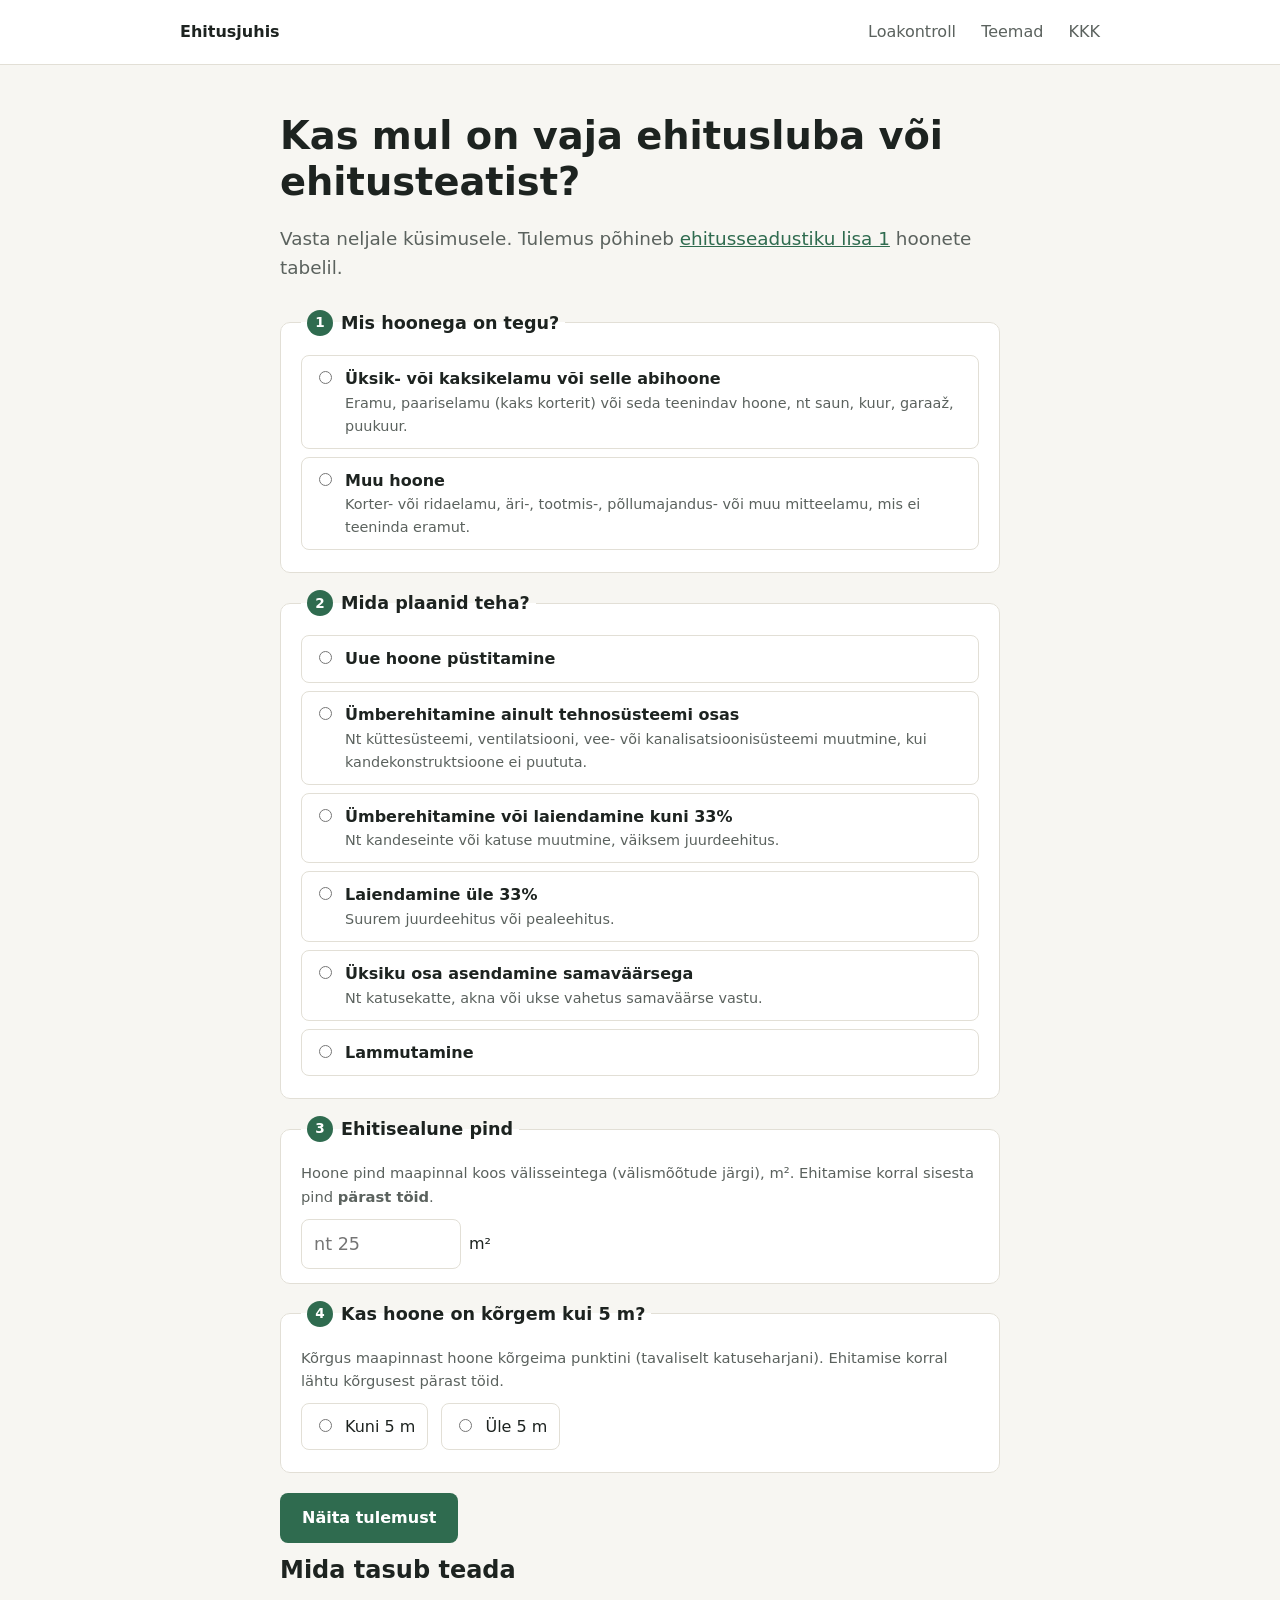
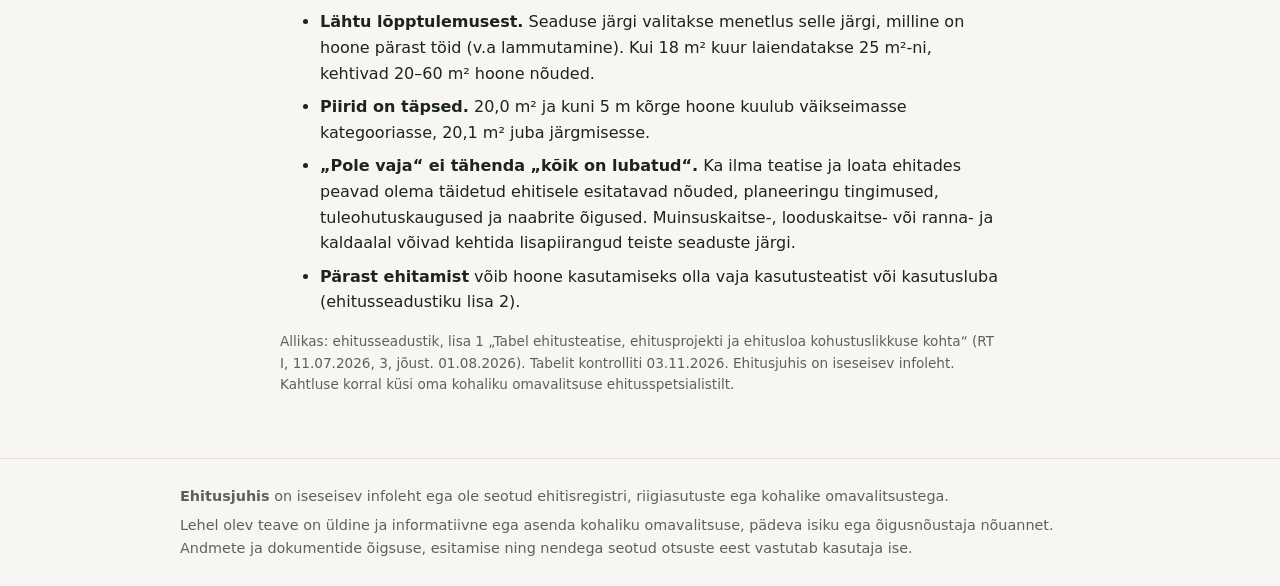
==== kontroll.html @ 042660ee "Loakontroll: EhS lisa 1 järgi ehitusloa/teatise kontroll hoonetele Co-Authored-By: Claude Opus 5.5 <" ====
<!DOCTYPE html>
<html lang="et">
<head>
  <meta charset="utf-8">
  <meta name="viewport" content="width=device-width, initial-scale=1">
  <title>Kas on vaja ehitusluba või ehitusteatist? – Ehitusjuhis</title>
  <meta name="description" content="Kontrolli ehitusseadustiku lisa 1 järgi, kas hoone ehitamiseks, laiendamiseks, ümberehitamiseks või lammutamiseks on vaja ehitusluba, ehitusteatist või ehitusprojekti.">
  <link rel="stylesheet" href="style.css">
</head>
<body>
  <header class="site-header">
    <div class="wrap">
      <a class="logo" href="/">Ehitusjuhis</a>
      <nav>
        <a href="/kontroll.html">Loakontroll</a>
        <a href="/#teemad">Teemad</a>
        <a href="/#kkk">KKK</a>
      </nav>
    </div>
  </header>

  <main class="wrap narrow">
    <section class="page-head">
      <h1>Kas mul on vaja ehitusluba või ehitusteatist?</h1>
      <p class="lead">Vasta neljale küsimusele. Tulemus põhineb <a href="https://www.riigiteataja.ee/aktilisa/1110/7202/6032/EhS_17062026_lisa1.pdf" target="_blank" rel="noopener">ehitusseadustiku lisa 1</a> hoonete tabelil.</p>
    </section>

    <form id="kontroll" class="checker" novalidate>
      <fieldset>
        <legend><span class="num">1</span> Mis hoonega on tegu?</legend>
        <label class="choice">
          <input type="radio" name="liik" value="elamu" required>
          <span><strong>Üksik- või kaksikelamu või selle abihoone</strong>
          <small>Eramu, paariselamu (kaks korterit) või seda teenindav hoone, nt saun, kuur, garaaž, puukuur.</small></span>
        </label>
        <label class="choice">
          <input type="radio" name="liik" value="muu">
          <span><strong>Muu hoone</strong>
          <small>Korter- või ridaelamu, äri-, tootmis-, põllumajandus- või muu mitteelamu, mis ei teeninda eramut.</small></span>
        </label>
      </fieldset>

      <fieldset>
        <legend><span class="num">2</span> Mida plaanid teha?</legend>
        <label class="choice"><input type="radio" name="tegevus" value="pystitamine" required>
          <span><strong>Uue hoone püstitamine</strong></span></label>
        <label class="choice"><input type="radio" name="tegevus" value="tehno">
          <span><strong>Ümberehitamine ainult tehnosüsteemi osas</strong>
          <small>Nt küttesüsteemi, ventilatsiooni, vee- või kanalisatsioonisüsteemi muutmine, kui kandekonstruktsioone ei puututa.</small></span></label>
        <label class="choice"><input type="radio" name="tegevus" value="kuni33">
          <span><strong>Ümberehitamine või laiendamine kuni 33%</strong>
          <small>Nt kandeseinte või katuse muutmine, väiksem juurdeehitus.</small></span></label>
        <label class="choice"><input type="radio" name="tegevus" value="yle33">
          <span><strong>Laiendamine üle 33%</strong>
          <small>Suurem juurdeehitus või pealeehitus.</small></span></label>
        <label class="choice"><input type="radio" name="tegevus" value="asendamine">
          <span><strong>Üksiku osa asendamine samaväärsega</strong>
          <small>Nt katusekatte, akna või ukse vahetus samaväärse vastu.</small></span></label>
        <label class="choice"><input type="radio" name="tegevus" value="lammutamine">
          <span><strong>Lammutamine</strong></span></label>
      </fieldset>

      <fieldset>
        <legend><span class="num">3</span> Ehitisealune pind</legend>
        <p class="hint" id="pind-hint">Hoone pind maapinnal koos välisseintega (välismõõtude järgi), m². Ehitamise korral sisesta pind <strong>pärast töid</strong>.</p>
        <div class="input-row">
          <input type="number" id="pind" name="pind" min="0" step="0.1" inputmode="decimal" placeholder="nt 25" required>
          <span class="unit">m²</span>
        </div>
      </fieldset>

      <fieldset>
        <legend><span class="num">4</span> Kas hoone on kõrgem kui 5 m?</legend>
        <p class="hint">Kõrgus maapinnast hoone kõrgeima punktini (tavaliselt katuseharjani). Ehitamise korral lähtu kõrgusest pärast töid.</p>
        <label class="choice inline"><input type="radio" name="korgus" value="kuni5" required><span>Kuni 5 m</span></label>
        <label class="choice inline"><input type="radio" name="korgus" value="yle5"><span>Üle 5 m</span></label>
      </fieldset>

      <button type="submit" class="btn">Näita tulemust</button>
      <p class="form-error" id="viga" hidden></p>
    </form>

    <section id="tulemus" class="result" hidden aria-live="polite"></section>

    <section class="notes">
      <h2>Mida tasub teada</h2>
      <ul>
        <li><strong>Lähtu lõpptulemusest.</strong> Seaduse järgi valitakse menetlus selle järgi, milline on hoone pärast töid (v.a lammutamine). Kui 18 m² kuur laiendatakse 25 m²-ni, kehtivad 20–60 m² hoone nõuded.</li>
        <li><strong>Piirid on täpsed.</strong> 20,0 m² ja kuni 5 m kõrge hoone kuulub väikseimasse kategooriasse, 20,1 m² juba järgmisesse.</li>
        <li><strong>„Pole vaja“ ei tähenda „kõik on lubatud“.</strong> Ka ilma teatise ja loata ehitades peavad olema täidetud ehitisele esitatavad nõuded, planeeringu tingimused, tuleohutuskaugused ja naabrite õigused. Muinsuskaitse-, looduskaitse- või ranna- ja kaldaalal võivad kehtida lisapiirangud teiste seaduste järgi.</li>
        <li><strong>Pärast ehitamist</strong> võib hoone kasutamiseks olla vaja kasutusteatist või kasutusluba (ehitusseadustiku lisa 2).</li>
      </ul>
      <p class="source">Allikas: ehitusseadustik, lisa 1 „Tabel ehitusteatise, ehitusprojekti ja ehitusloa kohustuslikkuse kohta“ (RT I, 11.07.2026, 3, jõust. 01.08.2026). Tabelit kontrolliti 03.11.2026. Ehitusjuhis on iseseisev infoleht. Kahtluse korral küsi oma kohaliku omavalitsuse ehitusspetsialistilt.</p>
    </section>
  </main>

  <footer class="site-footer">
    <div class="wrap">
      <p><strong>Ehitusjuhis</strong> on iseseisev infoleht ega ole seotud ehitisregistri, riigiasutuste ega kohalike omavalitsustega.</p>
      <p>Lehel olev teave on üldine ja informatiivne ega asenda kohaliku omavalitsuse, pädeva isiku ega õigusnõustaja nõuannet. Andmete ja dokumentide õigsuse, esitamise ning nendega seotud otsuste eest vastutab kasutaja ise.</p>
    </div>
  </footer>

  <script src="kontroll.js"></script>
</body>
</html>
---- style.css ----
:root {
  --bg: #f7f6f2;
  --ink: #1d2320;
  --muted: #5b625e;
  --accent: #2f6b4f;
  --card: #ffffff;
  --line: #e2dfd6;
}
* { box-sizing: border-box; }
body {
  margin: 0;
  font-family: system-ui, -apple-system, "Segoe UI", Roboto, sans-serif;
  color: var(--ink);
  background: var(--bg);
  line-height: 1.6;
}
.wrap { max-width: 960px; margin: 0 auto; padding: 0 20px; }
a { color: var(--accent); }

.site-header { border-bottom: 1px solid var(--line); background: var(--card); }
.site-header .wrap { display: flex; justify-content: space-between; align-items: center; height: 64px; }
.logo { font-weight: 700; text-decoration: none; color: var(--ink); }
nav a { margin-left: 20px; text-decoration: none; color: var(--muted); }
nav a:hover { color: var(--accent); }

.hero { padding: 72px 0 56px; }
.hero h1 { font-size: clamp(2rem, 5vw, 3rem); line-height: 1.15; margin: 0 0 16px; }
.lead { font-size: 1.15rem; color: var(--muted); max-width: 40em; }
.btn {
  display: inline-block; margin-top: 16px; padding: 12px 22px;
  background: var(--accent); color: #fff; border-radius: 8px; text-decoration: none; font-weight: 600;
}
.btn:hover { filter: brightness(1.1); }

section { padding-bottom: 48px; }
h2 { margin-top: 0; }
.steps li { margin-bottom: 8px; }

.cards { display: grid; grid-template-columns: repeat(auto-fit, minmax(240px, 1fr)); gap: 16px; }
.card { background: var(--card); border: 1px solid var(--line); border-radius: 10px; padding: 20px; }
.card h3 { margin: 0 0 8px; }
.card p { color: var(--muted); margin: 0 0 12px; }
.tag { font-size: .8rem; background: var(--bg); border: 1px solid var(--line); padding: 2px 8px; border-radius: 99px; }

details { background: var(--card); border: 1px solid var(--line); border-radius: 8px; padding: 12px 16px; margin-bottom: 10px; }
summary { cursor: pointer; font-weight: 600; }

.site-footer { border-top: 1px solid var(--line); color: var(--muted); font-size: .9rem; padding: 20px 0; }
.site-footer p { margin: 6px 0; }

@media (max-width: 560px) {
  nav a { margin-left: 12px; font-size: .9rem; }
}

/* Loakontroll */
.narrow { max-width: 760px; }
.page-head { padding: 48px 0 8px; }
.page-head h1 { font-size: clamp(1.7rem, 4vw, 2.4rem); line-height: 1.2; margin: 0 0 12px; }
.checker fieldset { border: 1px solid var(--line); background: var(--card); border-radius: 10px; padding: 18px 20px 14px; margin: 0 0 16px; }
.checker legend { font-weight: 700; font-size: 1.1rem; padding: 0 6px; display: flex; align-items: center; gap: 8px; }
.num { display: inline-grid; place-items: center; width: 26px; height: 26px; border-radius: 50%; background: var(--accent); color: #fff; font-size: .85rem; }
.choice { display: flex; gap: 10px; align-items: flex-start; padding: 10px 12px; border: 1px solid var(--line); border-radius: 8px; margin-bottom: 8px; cursor: pointer; }
.choice:hover { border-color: var(--accent); }
.choice:has(input:checked) { border-color: var(--accent); background: #eef5f1; }
.choice input { margin-top: 5px; accent-color: var(--accent); }
.choice small { display: block; color: var(--muted); font-size: .9rem; }
.choice.inline { display: inline-flex; margin-right: 8px; }
.hint { color: var(--muted); font-size: .92rem; margin: 0 0 10px; }
.input-row { display: flex; align-items: center; gap: 8px; }
.input-row input { font: inherit; font-size: 1.1rem; padding: 10px 12px; width: 160px; border: 1px solid var(--line); border-radius: 8px; }
.input-row input:focus { outline: 2px solid var(--accent); border-color: transparent; }
.checker .btn { border: 0; font: inherit; font-weight: 600; cursor: pointer; margin-top: 4px; }
.form-error { color: #a33; font-weight: 600; }

.result { margin: 28px 0; padding: 22px 24px; border-radius: 12px; border: 2px solid var(--line); background: var(--card); scroll-margin-top: 16px; }
.result h2 { margin: 0 0 6px; font-size: 1.6rem; }
.result h3 { margin: 18px 0 6px; font-size: 1.05rem; }
.result-label { margin: 0; text-transform: uppercase; letter-spacing: .06em; font-size: .78rem; font-weight: 700; color: var(--muted); }
.result-basis { color: var(--muted); font-size: .92rem; margin: 0 0 14px; }
.result.ok { border-color: #5a9b76; }
.result.ok h2 { color: #2f6b4f; }
.result.info { border-color: #c79a3b; }
.result.info h2 { color: #8a6418; }
.result.warn { border-color: #c0584b; }
.result.warn h2 { color: #9d3a2f; }
.extra { background: var(--bg); border-left: 3px solid var(--line); padding: 8px 12px; border-radius: 4px; font-size: .95rem; }
.result-foot { font-size: .85rem; color: var(--muted); border-top: 1px solid var(--line); padding-top: 10px; margin-top: 16px; }
.notes { padding-top: 8px; }
.notes li { margin-bottom: 8px; }
.source { font-size: .85rem; color: var(--muted); }
.card-link { text-decoration: none; color: inherit; border-color: var(--accent); }
.card-link:hover { box-shadow: 0 2px 10px rgba(0,0,0,.06); }
.tag-live { background: var(--accent); color: #fff; border-color: var(--accent); }
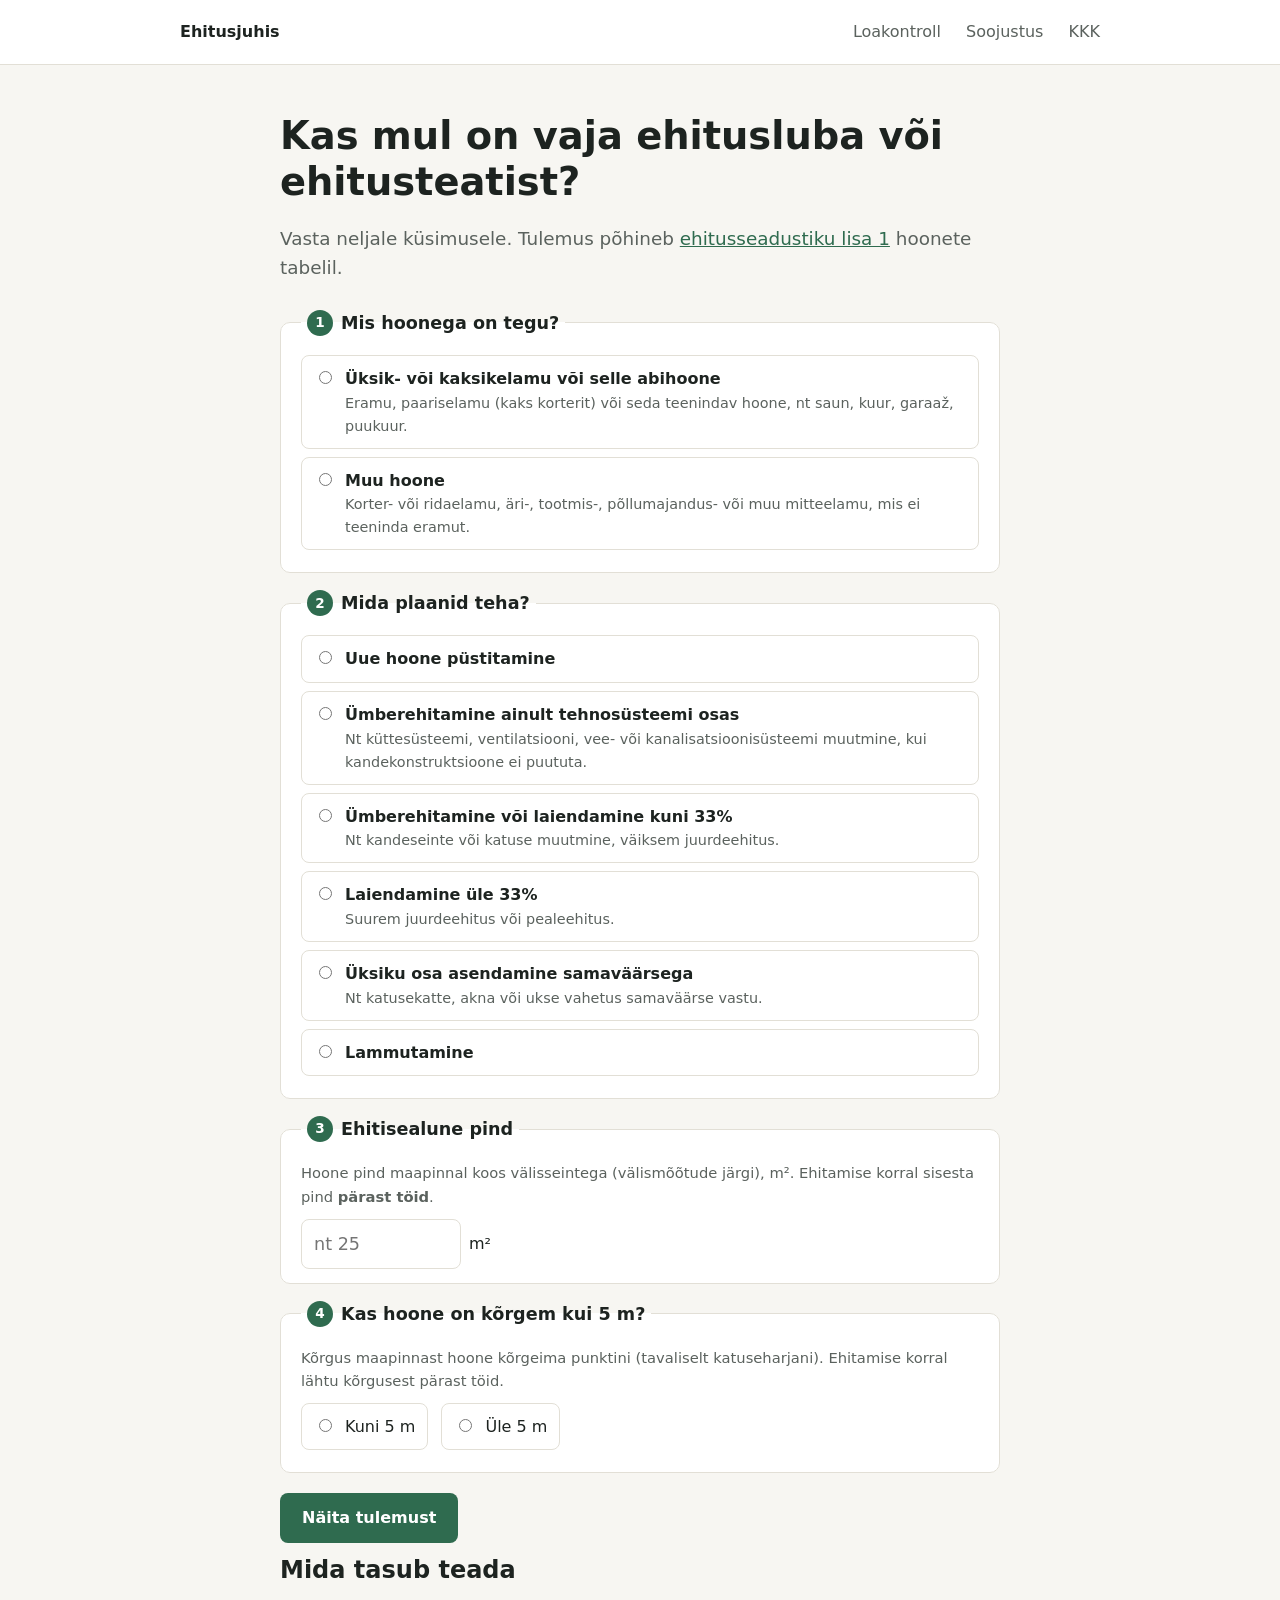
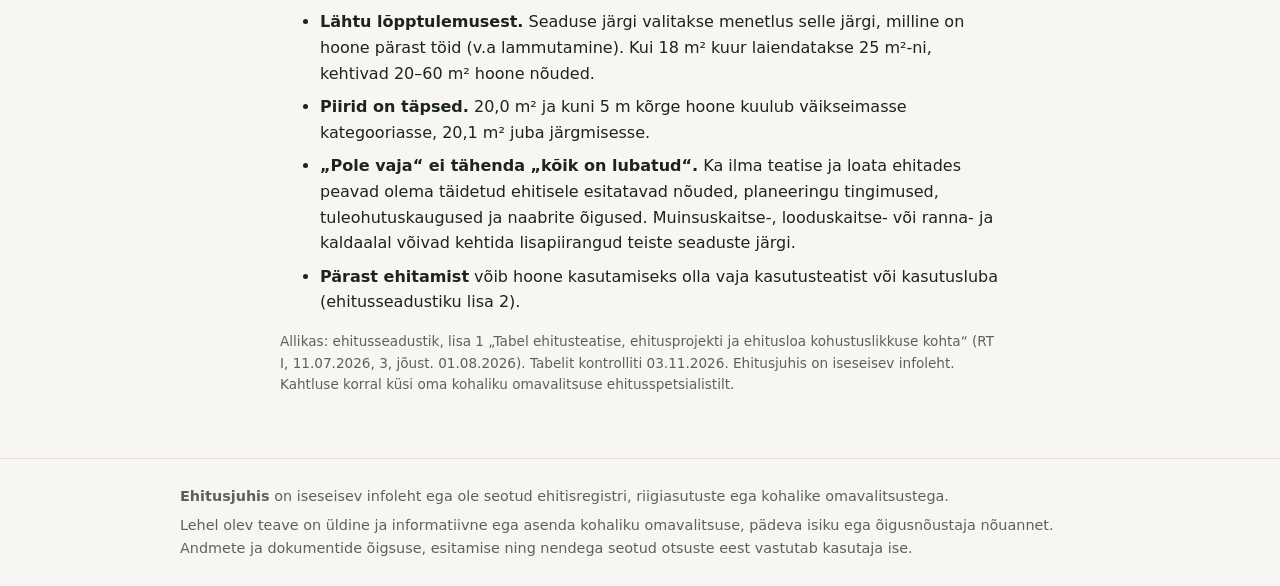
==== commit d8ac7c6a: "Soojustuse kalkulaator: U-arv, temperatuurijaotus ja kondensaadikontroll Co-Authored-By: Claude Opus" ====
--- a/kontroll.html
+++ b/kontroll.html
@@ -10,11 +10,11 @@
 <body>
   <header class="site-header">
     <div class="wrap">
-      <a class="logo" href="/">Ehitusjuhis</a>
+      <a class="logo" href="./">Ehitusjuhis</a>
       <nav>
-        <a href="/kontroll.html">Loakontroll</a>
-        <a href="/#teemad">Teemad</a>
-        <a href="/#kkk">KKK</a>
+        <a href="kontroll.html">Loakontroll</a>
+        <a href="soojustus.html">Soojustus</a>
+        <a href="index.html#kkk">KKK</a>
       </nav>
     </div>
   </header>
--- a/style.css
+++ b/style.css
@@ -91,3 +91,89 @@
 .card-link { text-decoration: none; color: inherit; border-color: var(--accent); }
 .card-link:hover { box-shadow: 0 2px 10px rgba(0,0,0,.06); }
 .tag-live { background: var(--accent); color: #fff; border-color: var(--accent); }
+
+/* Soojustuse kalkulaator */
+.examples { font-size: .92rem; color: var(--muted); margin: 0 0 12px; display: flex; flex-wrap: wrap; gap: 6px; align-items: center; }
+.chip { font: inherit; font-size: .88rem; padding: 4px 12px; border-radius: 99px; border: 1px solid var(--line); background: var(--bg); cursor: pointer; color: var(--ink); }
+.chip:hover { border-color: var(--accent); color: var(--accent); }
+.layers { display: flex; flex-direction: column; gap: 10px; margin-bottom: 12px; }
+.layer { border: 1px solid var(--line); border-left: 8px solid var(--sw, #ccc); border-radius: 8px; padding: 10px 12px; background: #fff; }
+.layer.ignored { opacity: .6; }
+.layer-top { display: flex; align-items: center; gap: 8px; }
+.layer-no { font-weight: 700; color: var(--muted); min-width: 1.4em; }
+.layer-top select { flex: 1; min-width: 0; font: inherit; padding: 7px 8px; border: 1px solid var(--line); border-radius: 6px; background: #fff; }
+.layer-btns { display: flex; gap: 4px; }
+.layer-btns button { font: inherit; width: 32px; height: 32px; border: 1px solid var(--line); background: var(--bg); border-radius: 6px; cursor: pointer; color: var(--ink); }
+.layer-btns button:hover:not(:disabled) { border-color: var(--accent); color: var(--accent); }
+.layer-btns button:disabled { opacity: .35; cursor: default; }
+.layer-fields { display: grid; grid-template-columns: repeat(4, 1fr); gap: 8px; margin-top: 8px; }
+.layer-fields.frame { background: var(--bg); padding: 8px; border-radius: 6px; }
+.fld { display: flex; flex-direction: column; font-size: .8rem; color: var(--muted); gap: 2px; }
+.fld input, .fld select { font: inherit; font-size: .95rem; color: var(--ink); padding: 6px 8px; border: 1px solid var(--line); border-radius: 6px; width: 100%; background: #fff; }
+.fld input:disabled { background: var(--bg); color: var(--muted); }
+.fld input:focus, .fld select:focus, .layer-top select:focus { outline: 2px solid var(--accent); border-color: transparent; }
+.fld.out output { font-size: .95rem; color: var(--ink); font-weight: 600; padding: 6px 0; }
+.frame-toggle { display: flex; gap: 6px; align-items: center; font-size: .88rem; color: var(--muted); margin-top: 8px; cursor: pointer; }
+.frame-toggle input { accent-color: var(--accent); }
+.btn-ghost { background: transparent; color: var(--accent); border: 1px dashed var(--accent) !important; margin-top: 0; }
+.cond { display: grid; grid-template-columns: repeat(4, 1fr); gap: 10px; }
+
+.calc-result { border-color: var(--line); }
+.calc-result h3 { margin-top: 22px; }
+.u-head { display: flex; justify-content: space-between; gap: 20px; align-items: center; flex-wrap: wrap; }
+.u-big { font-size: 2.2rem; font-weight: 700; margin: 0; line-height: 1.2; }
+.u-big span { font-size: 1rem; font-weight: 500; color: var(--muted); }
+.u-head.ok .u-big { color: #2f6b4f; }
+.u-head.info .u-big { color: #8a6418; }
+.u-head.warn .u-big { color: #9d3a2f; }
+.u-sub { margin: 0; color: var(--muted); }
+.u-verdict { padding: 8px 12px; border-radius: 6px; margin: 12px 0 6px; font-weight: 600; }
+.u-verdict.ok { background: #eef5f1; color: #2f6b4f; }
+.u-verdict.info { background: #fbf3e2; color: #7a5813; }
+.u-verdict.warn { background: #fbecea; color: #9d3a2f; }
+.u-scale { flex: 1; min-width: 220px; max-width: 340px; }
+.scale-bar { position: relative; height: 14px; border-radius: 7px; overflow: hidden; }
+.zone { position: absolute; top: 0; bottom: 0; }
+.z-good { background: #5a9b76; } .z-ok { background: #a8cfb6; } .z-weak { background: #e6c3bd; }
+.marker { position: absolute; top: -3px; width: 4px; height: 20px; margin-left: -2px; background: var(--ink); border-radius: 2px; }
+.scale-bar { overflow: visible; }
+.scale-lbl { position: relative; display: flex; justify-content: space-between; font-size: .75rem; color: var(--muted); margin-top: 4px; }
+.small { font-size: .88rem; color: var(--muted); margin: 6px 0; }
+.chart { width: 100%; height: auto; background: #fff; border: 1px solid var(--line); border-radius: 8px; }
+.chart .ax { font-size: 11px; fill: #5b625e; }
+.chart .grid { stroke: #e9e6de; stroke-width: 1; }
+.chart .zero { stroke: #999; stroke-dasharray: 2 3; }
+.chart .edge { stroke: #888; stroke-width: 1; }
+.chart .line-t { fill: none; stroke: #c0392b; stroke-width: 2.5; }
+.chart .dot-t { fill: #c0392b; }
+.chart .dew { stroke: #2471a3; stroke-dasharray: 6 4; stroke-width: 1.5; }
+.chart .dew-t { fill: #2471a3; }
+.chart .line-sat { fill: none; stroke: #c0392b; stroke-width: 2; stroke-dasharray: 5 4; }
+.chart .line-p { fill: none; stroke: #2471a3; stroke-width: 2.5; }
+.chart .dot-k { fill: rgba(192, 57, 43, .25); stroke: #c0392b; stroke-width: 2; }
+.table-wrap { overflow-x: auto; }
+.layers-table { width: 100%; border-collapse: collapse; font-size: .88rem; }
+.layers-table th, .layers-table td { text-align: left; padding: 6px 8px; border-bottom: 1px solid var(--line); white-space: nowrap; }
+.layers-table td:nth-child(2) { white-space: normal; }
+.layers-table th { color: var(--muted); font-weight: 600; }
+.layers-table tr.film td { color: var(--muted); }
+.layers-table tr.sum td { font-weight: 700; border-top: 2px solid var(--line); }
+.layers-table small { color: var(--muted); }
+.sw { display: inline-block; width: 10px; height: 10px; border-radius: 2px; margin-right: 6px; border: 1px solid #bbb; vertical-align: middle; }
+
+@media (max-width: 560px) {
+  .layer-fields, .cond { grid-template-columns: repeat(2, 1fr); }
+  .layer-btns button { width: 28px; height: 28px; }
+}
+.checker fieldset { min-width: 0; }
+.layer-top select { width: 100%; }
+.scale-lbl { height: 1.2em; display: block; }
+.scale-lbl span { position: absolute; transform: translateX(-50%); }
+.scale-lbl span:first-child { transform: none; }
+.scale-lbl span:last-child { transform: translateX(-100%); }
+.fld { justify-content: space-between; }
+@media (max-width: 560px) {
+  .layer-top { flex-wrap: wrap; }
+  .layer-top select { order: 3; flex-basis: 100%; }
+  .layer-btns { margin-left: auto; }
+}
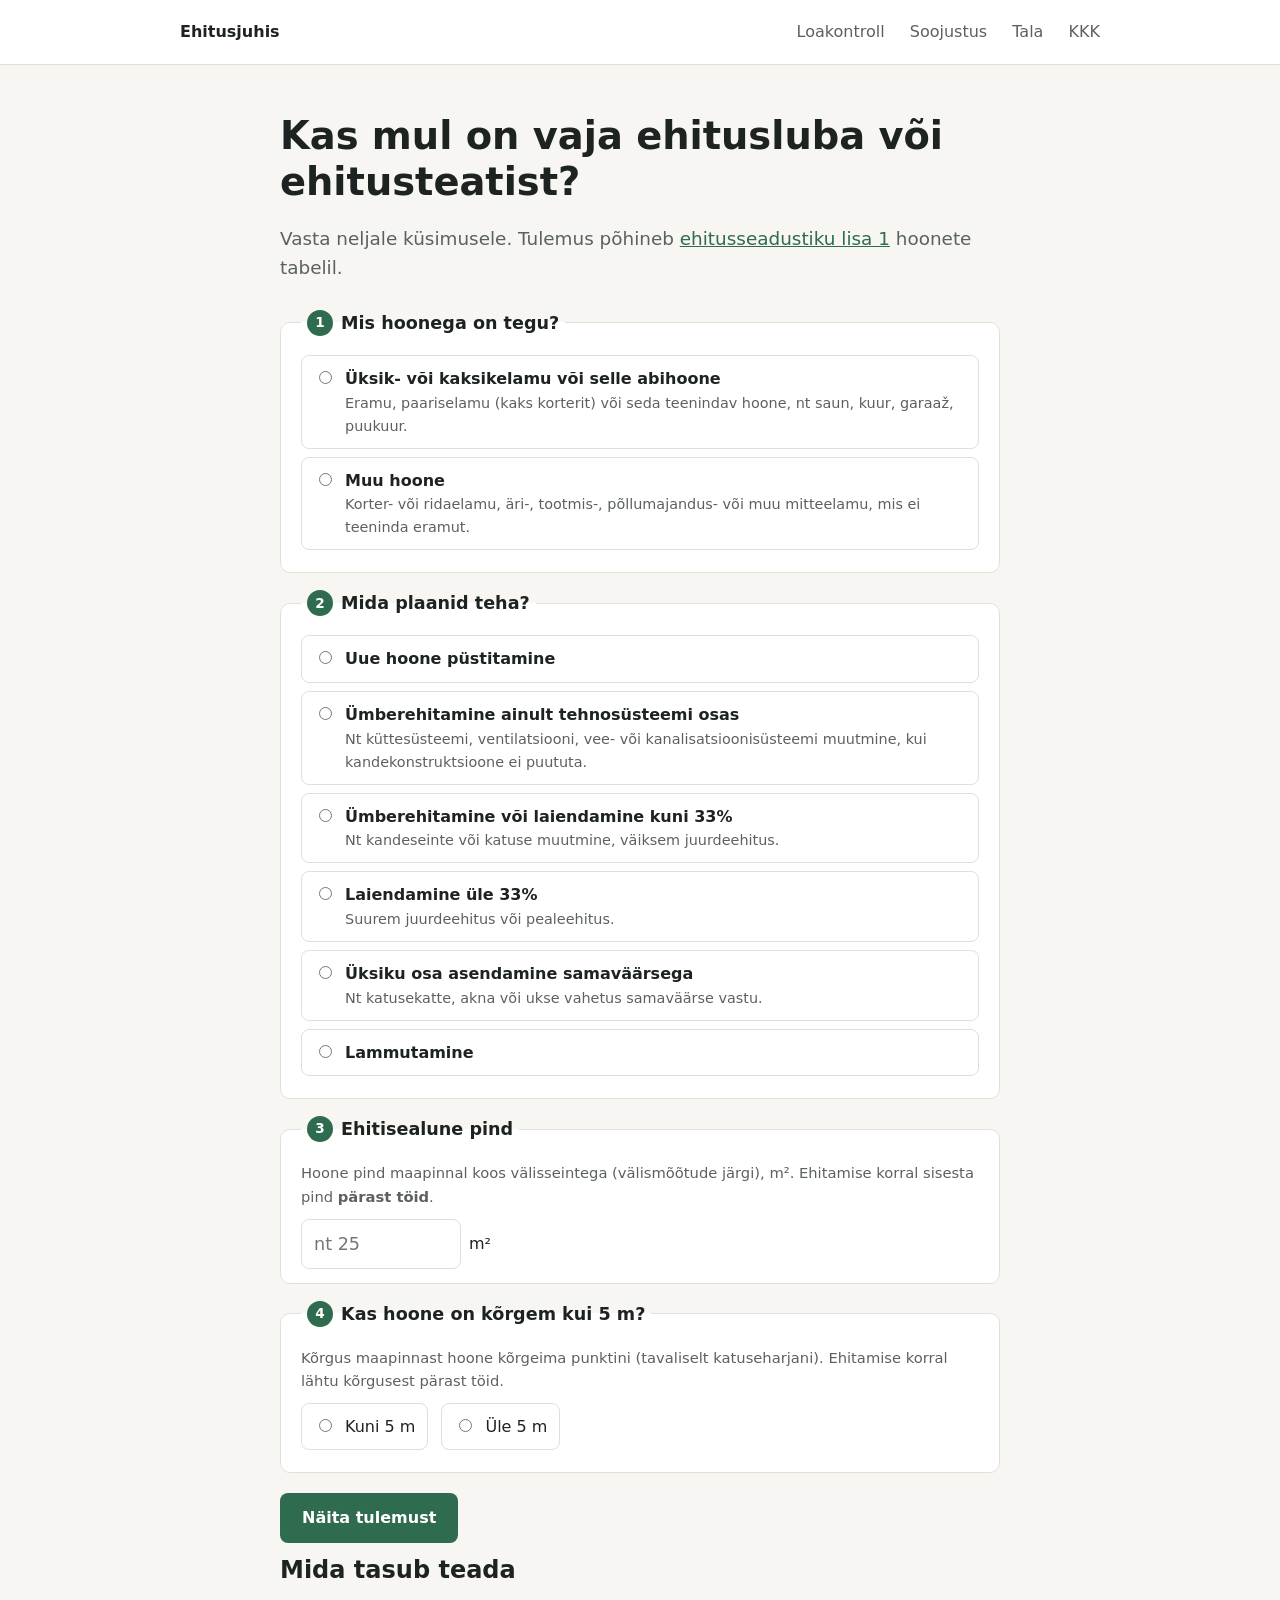
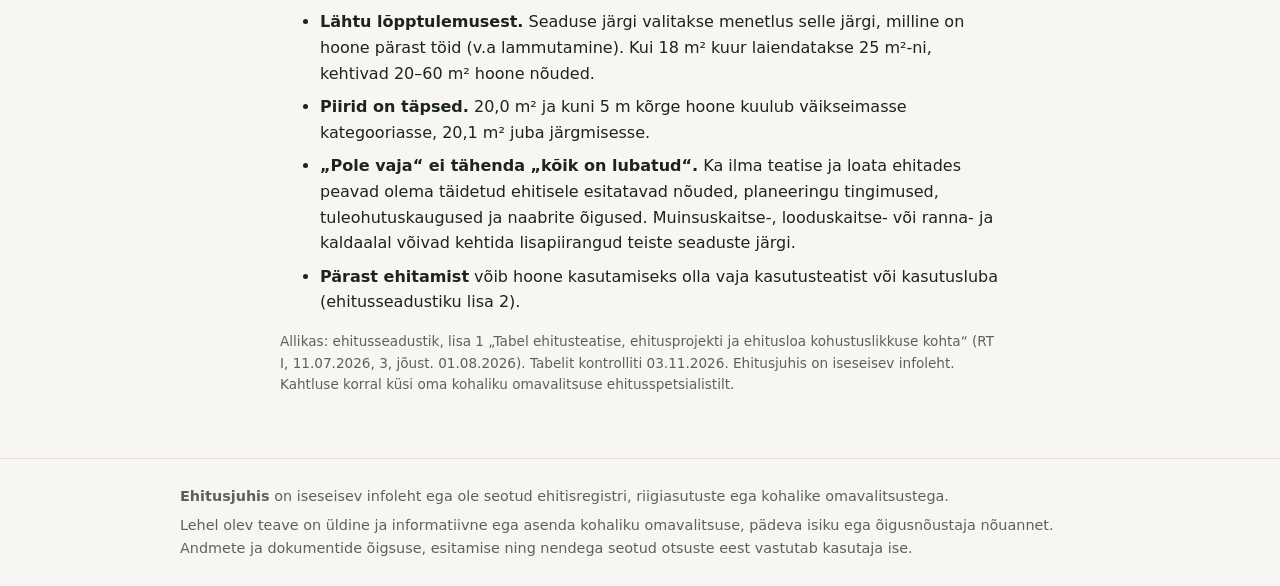
==== commit 2a87fc6e: "Tala kalkulaator: sisejõud jäikusmeetodiga, teras- ja puittala kontroll Co-Authored-By: Claude Opus " ====
--- a/kontroll.html
+++ b/kontroll.html
@@ -14,6 +14,7 @@
       <nav>
         <a href="kontroll.html">Loakontroll</a>
         <a href="soojustus.html">Soojustus</a>
+        <a href="tala.html">Tala</a>
         <a href="index.html#kkk">KKK</a>
       </nav>
     </div>
--- a/style.css
+++ b/style.css
@@ -177,3 +177,60 @@
   .layer-top select { order: 3; flex-basis: 100%; }
   .layer-btns { margin-left: auto; }
 }
+
+/* Tala kalkulaator */
+[hidden] { display: none !important; }
+body:not(.mode-b) .only-b { display: none !important; }
+.sub { margin: 18px 0 6px; font-size: 1rem; }
+.items { display: flex; flex-direction: column; gap: 8px; margin-bottom: 10px; }
+.item { display: flex; gap: 10px; align-items: flex-end; flex-wrap: wrap; border: 1px solid var(--line); border-radius: 8px; padding: 10px 12px; background: #fff; }
+.item > select { font: inherit; padding: 7px 8px; border: 1px solid var(--line); border-radius: 6px; background: #fff; flex: 1 1 220px; }
+.item > .fld { flex: 0 1 150px; }
+.item-name { font-weight: 600; flex: 1 1 auto; align-self: center; }
+.item.load { flex-direction: column; flex-wrap: nowrap; align-items: stretch; border-left: 6px solid #c0392b; }
+.item-head { display: flex; justify-content: space-between; align-items: center; }
+.item-fields { display: grid; grid-template-columns: repeat(auto-fill, minmax(130px, 1fr)); gap: 8px; }
+.del { font: inherit; width: 32px; height: 32px; border: 1px solid var(--line); background: var(--bg); border-radius: 6px; cursor: pointer; color: var(--ink); margin-left: auto; }
+.del:hover { border-color: #c0584b; color: #9d3a2f; }
+.chip.on { background: var(--accent); color: #fff; border-color: var(--accent); }
+.input-row .fld input { width: 160px; }
+.grid3 { display: grid; grid-template-columns: repeat(3, 1fr); gap: 10px; margin: 10px 0; }
+.grid3 .fld span { min-height: 1.2em; }
+.preview { margin-top: 8px; }
+#leia { margin-top: 14px; margin-right: 10px; }
+
+.chart.scheme .beam { stroke: var(--ink); stroke-width: 4; stroke-linecap: round; }
+.chart .sup { fill: #fff; stroke: var(--ink); stroke-width: 1.6; }
+.chart .sup-fill { fill: #cfd2cf; stroke: var(--ink); stroke-width: 1.4; }
+.chart .hatch { stroke: var(--ink); stroke-width: 1; }
+.chart .hinge { fill: #fff; stroke: var(--ink); stroke-width: 2; }
+.chart .q-perm { fill: rgba(192, 57, 43, .10); stroke: #c0392b; stroke-width: 1.2; }
+.chart .q-var { fill: rgba(36, 113, 163, .12); stroke: #2471a3; stroke-width: 1.2; }
+.chart .arr-q { stroke: #c0392b; stroke-width: 1.2; }
+.chart .arr-p { stroke: #c0392b; stroke-width: 2.4; }
+.chart .arr-m { fill: none; stroke: #c0392b; stroke-width: 2.2; }
+.chart .head-m, .chart .ahead { fill: #c0392b; }
+.chart .lbl { font-size: 12px; fill: #7b2a20; }
+.chart .lbl.strong { font-weight: 600; }
+.chart .dim { stroke: #888; stroke-width: 1; }
+.chart .react { font-size: 12px; font-weight: 600; fill: #2f6b4f; }
+.chart .ttl { font-size: 12px; font-weight: 600; fill: #1d2320; }
+.chart .val { font-size: 12px; font-weight: 600; fill: #1d2320; paint-order: stroke; stroke: #fff; stroke-width: 3px; }
+.chart.diagram { margin-top: 8px; }
+.chart .fill-v { fill: rgba(36, 113, 163, .14); } .chart .line-v { fill: none; stroke: #2471a3; stroke-width: 2; } .chart .dot-v { fill: #2471a3; }
+.chart .fill-m { fill: rgba(192, 57, 43, .14); } .chart .line-m { fill: none; stroke: #c0392b; stroke-width: 2; } .chart .dot-m { fill: #c0392b; }
+.chart .fill-w { fill: rgba(47, 107, 79, .14); } .chart .line-w { fill: none; stroke: #2f6b4f; stroke-width: 2; } .chart .dot-w { fill: #2f6b4f; }
+.chart .cursor { stroke: #1d2320; stroke-width: 1; stroke-dasharray: 3 3; pointer-events: none; }
+.chart .hover { fill: transparent; cursor: crosshair; }
+.lugem { font-size: .9rem; font-variant-numeric: tabular-nums; background: var(--bg); border-radius: 6px; padding: 6px 10px; margin: 10px 0 0; min-height: 1.6em; }
+.warn-box { border-left-color: #c0584b; }
+.checks td { white-space: normal !important; vertical-align: top; }
+.checks td:nth-child(2), .checks td:nth-child(3) { white-space: nowrap !important; }
+.util { height: 8px; width: 90px; background: var(--bg); border-radius: 4px; overflow: hidden; display: inline-block; margin-right: 6px; vertical-align: middle; }
+.util span { display: block; height: 100%; }
+.util.ok span { background: #5a9b76; } .util.info span { background: #c79a3b; } .util.warn span { background: #c0584b; }
+.u-ok { color: #2f6b4f; } .u-info { color: #8a6418; } .u-warn { color: #9d3a2f; }
+@media (max-width: 560px) {
+  .grid3 { grid-template-columns: 1fr 1fr; }
+  .item > .fld { flex: 1 1 120px; }
+}
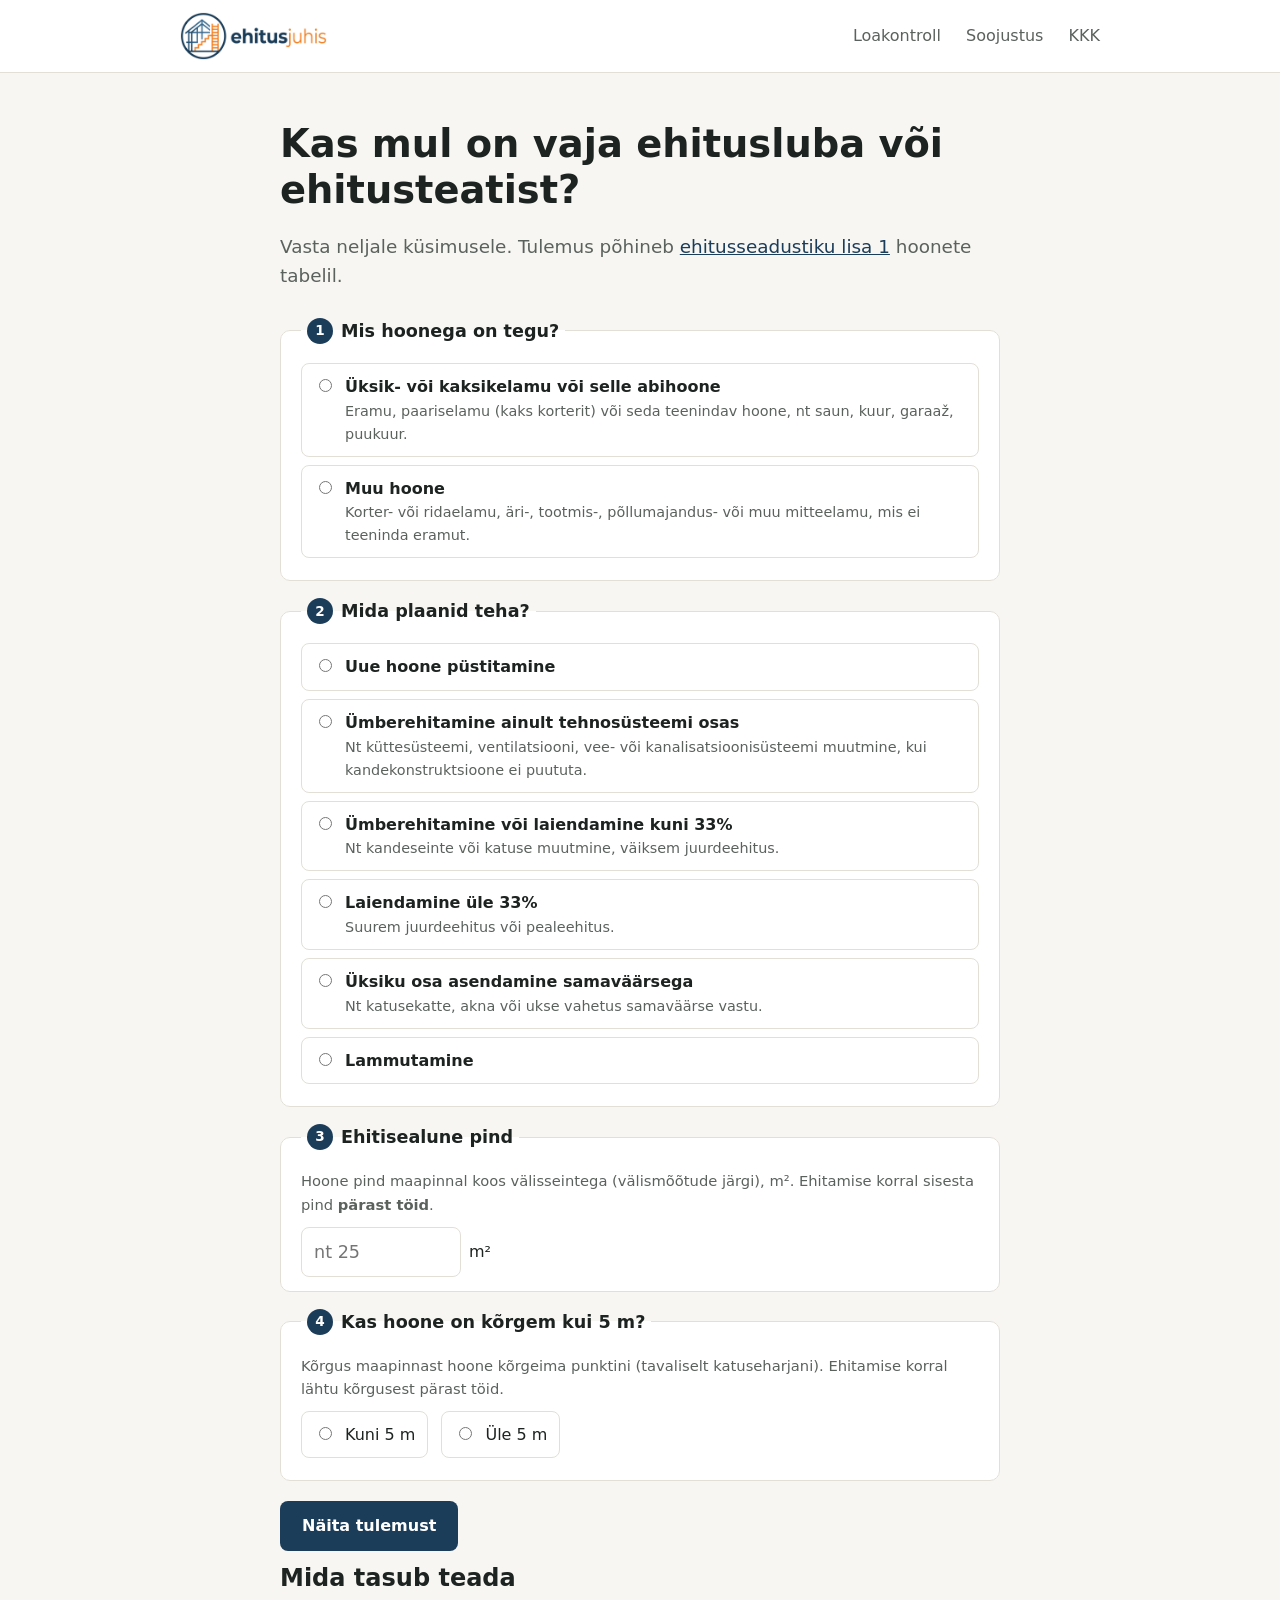
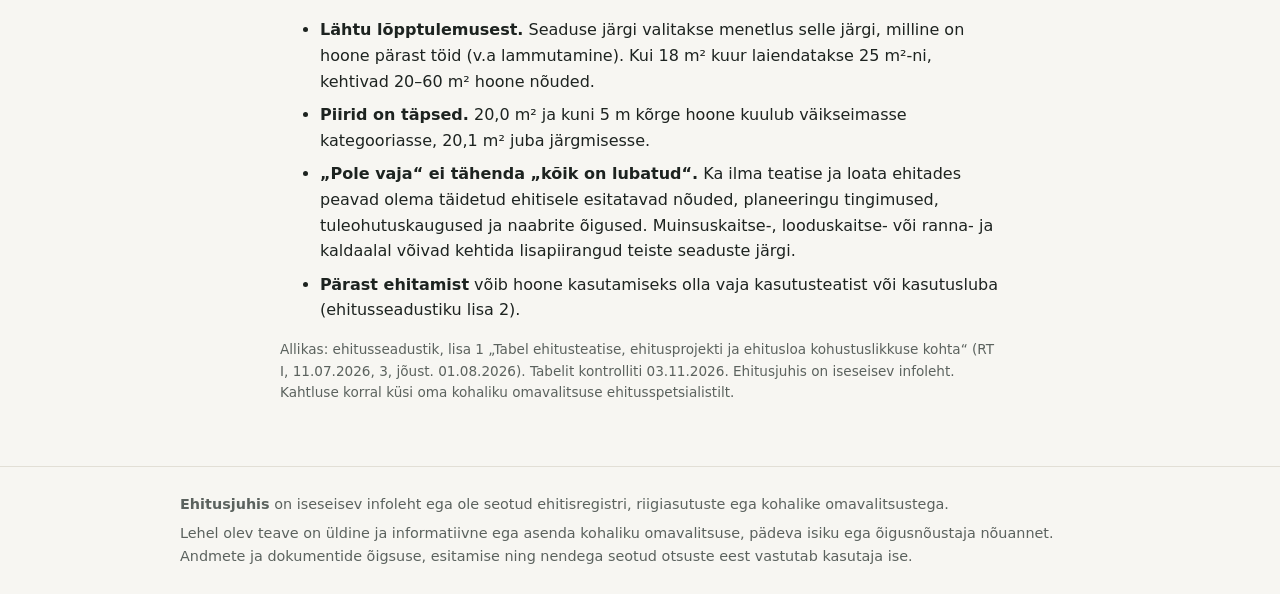
==== commit 306e0c21: "Avaleht: kaanepilt, logo päises, favicon ja logoga sobivad värvid Co-Authored-By: Claude Opus 5.5 <n" ====
--- a/kontroll.html
+++ b/kontroll.html
@@ -5,16 +5,17 @@
   <meta name="viewport" content="width=device-width, initial-scale=1">
   <title>Kas on vaja ehitusluba või ehitusteatist? – Ehitusjuhis</title>
   <meta name="description" content="Kontrolli ehitusseadustiku lisa 1 järgi, kas hoone ehitamiseks, laiendamiseks, ümberehitamiseks või lammutamiseks on vaja ehitusluba, ehitusteatist või ehitusprojekti.">
+  <link rel="icon" type="image/png" href="img/favicon.png">
+  <link rel="apple-touch-icon" href="img/apple-touch-icon.png">
   <link rel="stylesheet" href="style.css">
 </head>
 <body>
   <header class="site-header">
     <div class="wrap">
-      <a class="logo" href="./">Ehitusjuhis</a>
+      <a class="logo" href="./" aria-label="Ehitusjuhis – avaleht"><img src="img/logo.png" alt="Ehitusjuhis" width="171" height="56"></a>
       <nav>
         <a href="kontroll.html">Loakontroll</a>
         <a href="soojustus.html">Soojustus</a>
-        <a href="tala.html">Tala</a>
         <a href="index.html#kkk">KKK</a>
       </nav>
     </div>
--- a/style.css
+++ b/style.css
@@ -2,7 +2,8 @@
   --bg: #f7f6f2;
   --ink: #1d2320;
   --muted: #5b625e;
-  --accent: #2f6b4f;
+  --accent: #1c3d5a;
+  --brand-orange: #e8801f;
   --card: #ffffff;
   --line: #e2dfd6;
 }
@@ -18,19 +19,23 @@
 a { color: var(--accent); }
 
 .site-header { border-bottom: 1px solid var(--line); background: var(--card); }
-.site-header .wrap { display: flex; justify-content: space-between; align-items: center; height: 64px; }
-.logo { font-weight: 700; text-decoration: none; color: var(--ink); }
+.site-header .wrap { display: flex; justify-content: space-between; align-items: center; height: 72px; gap: 12px; }
+.logo { display: flex; align-items: center; flex-shrink: 0; }
+.logo img { display: block; height: 48px; width: auto; }
 nav a { margin-left: 20px; text-decoration: none; color: var(--muted); }
 nav a:hover { color: var(--accent); }
 
-.hero { padding: 72px 0 56px; }
+.hero { padding: 0 0 56px; }
+.hero-cover { display: block; background: #1c3d5a; border-bottom: 4px solid var(--brand-orange); }
+.hero-cover img { display: block; width: 100%; height: auto; max-height: 520px; object-fit: cover; object-position: center; }
+.hero-text { padding-top: 48px; }
 .hero h1 { font-size: clamp(2rem, 5vw, 3rem); line-height: 1.15; margin: 0 0 16px; }
 .lead { font-size: 1.15rem; color: var(--muted); max-width: 40em; }
 .btn {
   display: inline-block; margin-top: 16px; padding: 12px 22px;
   background: var(--accent); color: #fff; border-radius: 8px; text-decoration: none; font-weight: 600;
 }
-.btn:hover { filter: brightness(1.1); }
+.btn:hover { background: var(--brand-orange); }
 
 section { padding-bottom: 48px; }
 h2 { margin-top: 0; }
@@ -50,6 +55,12 @@
 
 @media (max-width: 560px) {
   nav a { margin-left: 12px; font-size: .9rem; }
+  .logo img { height: 36px; }
+  .hero-text { padding-top: 32px; }
+}
+@media (max-width: 420px) {
+  .site-header .wrap { height: auto; padding-top: 10px; padding-bottom: 10px; flex-wrap: wrap; }
+  nav a:first-child { margin-left: 0; }
 }
 
 /* Loakontroll */
@@ -61,7 +72,7 @@
 .num { display: inline-grid; place-items: center; width: 26px; height: 26px; border-radius: 50%; background: var(--accent); color: #fff; font-size: .85rem; }
 .choice { display: flex; gap: 10px; align-items: flex-start; padding: 10px 12px; border: 1px solid var(--line); border-radius: 8px; margin-bottom: 8px; cursor: pointer; }
 .choice:hover { border-color: var(--accent); }
-.choice:has(input:checked) { border-color: var(--accent); background: #eef5f1; }
+.choice:has(input:checked) { border-color: var(--accent); background: #eaf0f6; }
 .choice input { margin-top: 5px; accent-color: var(--accent); }
 .choice small { display: block; color: var(--muted); font-size: .9rem; }
 .choice.inline { display: inline-flex; margin-right: 8px; }
@@ -177,60 +188,3 @@
   .layer-top select { order: 3; flex-basis: 100%; }
   .layer-btns { margin-left: auto; }
 }
-
-/* Tala kalkulaator */
-[hidden] { display: none !important; }
-body:not(.mode-b) .only-b { display: none !important; }
-.sub { margin: 18px 0 6px; font-size: 1rem; }
-.items { display: flex; flex-direction: column; gap: 8px; margin-bottom: 10px; }
-.item { display: flex; gap: 10px; align-items: flex-end; flex-wrap: wrap; border: 1px solid var(--line); border-radius: 8px; padding: 10px 12px; background: #fff; }
-.item > select { font: inherit; padding: 7px 8px; border: 1px solid var(--line); border-radius: 6px; background: #fff; flex: 1 1 220px; }
-.item > .fld { flex: 0 1 150px; }
-.item-name { font-weight: 600; flex: 1 1 auto; align-self: center; }
-.item.load { flex-direction: column; flex-wrap: nowrap; align-items: stretch; border-left: 6px solid #c0392b; }
-.item-head { display: flex; justify-content: space-between; align-items: center; }
-.item-fields { display: grid; grid-template-columns: repeat(auto-fill, minmax(130px, 1fr)); gap: 8px; }
-.del { font: inherit; width: 32px; height: 32px; border: 1px solid var(--line); background: var(--bg); border-radius: 6px; cursor: pointer; color: var(--ink); margin-left: auto; }
-.del:hover { border-color: #c0584b; color: #9d3a2f; }
-.chip.on { background: var(--accent); color: #fff; border-color: var(--accent); }
-.input-row .fld input { width: 160px; }
-.grid3 { display: grid; grid-template-columns: repeat(3, 1fr); gap: 10px; margin: 10px 0; }
-.grid3 .fld span { min-height: 1.2em; }
-.preview { margin-top: 8px; }
-#leia { margin-top: 14px; margin-right: 10px; }
-
-.chart.scheme .beam { stroke: var(--ink); stroke-width: 4; stroke-linecap: round; }
-.chart .sup { fill: #fff; stroke: var(--ink); stroke-width: 1.6; }
-.chart .sup-fill { fill: #cfd2cf; stroke: var(--ink); stroke-width: 1.4; }
-.chart .hatch { stroke: var(--ink); stroke-width: 1; }
-.chart .hinge { fill: #fff; stroke: var(--ink); stroke-width: 2; }
-.chart .q-perm { fill: rgba(192, 57, 43, .10); stroke: #c0392b; stroke-width: 1.2; }
-.chart .q-var { fill: rgba(36, 113, 163, .12); stroke: #2471a3; stroke-width: 1.2; }
-.chart .arr-q { stroke: #c0392b; stroke-width: 1.2; }
-.chart .arr-p { stroke: #c0392b; stroke-width: 2.4; }
-.chart .arr-m { fill: none; stroke: #c0392b; stroke-width: 2.2; }
-.chart .head-m, .chart .ahead { fill: #c0392b; }
-.chart .lbl { font-size: 12px; fill: #7b2a20; }
-.chart .lbl.strong { font-weight: 600; }
-.chart .dim { stroke: #888; stroke-width: 1; }
-.chart .react { font-size: 12px; font-weight: 600; fill: #2f6b4f; }
-.chart .ttl { font-size: 12px; font-weight: 600; fill: #1d2320; }
-.chart .val { font-size: 12px; font-weight: 600; fill: #1d2320; paint-order: stroke; stroke: #fff; stroke-width: 3px; }
-.chart.diagram { margin-top: 8px; }
-.chart .fill-v { fill: rgba(36, 113, 163, .14); } .chart .line-v { fill: none; stroke: #2471a3; stroke-width: 2; } .chart .dot-v { fill: #2471a3; }
-.chart .fill-m { fill: rgba(192, 57, 43, .14); } .chart .line-m { fill: none; stroke: #c0392b; stroke-width: 2; } .chart .dot-m { fill: #c0392b; }
-.chart .fill-w { fill: rgba(47, 107, 79, .14); } .chart .line-w { fill: none; stroke: #2f6b4f; stroke-width: 2; } .chart .dot-w { fill: #2f6b4f; }
-.chart .cursor { stroke: #1d2320; stroke-width: 1; stroke-dasharray: 3 3; pointer-events: none; }
-.chart .hover { fill: transparent; cursor: crosshair; }
-.lugem { font-size: .9rem; font-variant-numeric: tabular-nums; background: var(--bg); border-radius: 6px; padding: 6px 10px; margin: 10px 0 0; min-height: 1.6em; }
-.warn-box { border-left-color: #c0584b; }
-.checks td { white-space: normal !important; vertical-align: top; }
-.checks td:nth-child(2), .checks td:nth-child(3) { white-space: nowrap !important; }
-.util { height: 8px; width: 90px; background: var(--bg); border-radius: 4px; overflow: hidden; display: inline-block; margin-right: 6px; vertical-align: middle; }
-.util span { display: block; height: 100%; }
-.util.ok span { background: #5a9b76; } .util.info span { background: #c79a3b; } .util.warn span { background: #c0584b; }
-.u-ok { color: #2f6b4f; } .u-info { color: #8a6418; } .u-warn { color: #9d3a2f; }
-@media (max-width: 560px) {
-  .grid3 { grid-template-columns: 1fr 1fr; }
-  .item > .fld { flex: 1 1 120px; }
-}
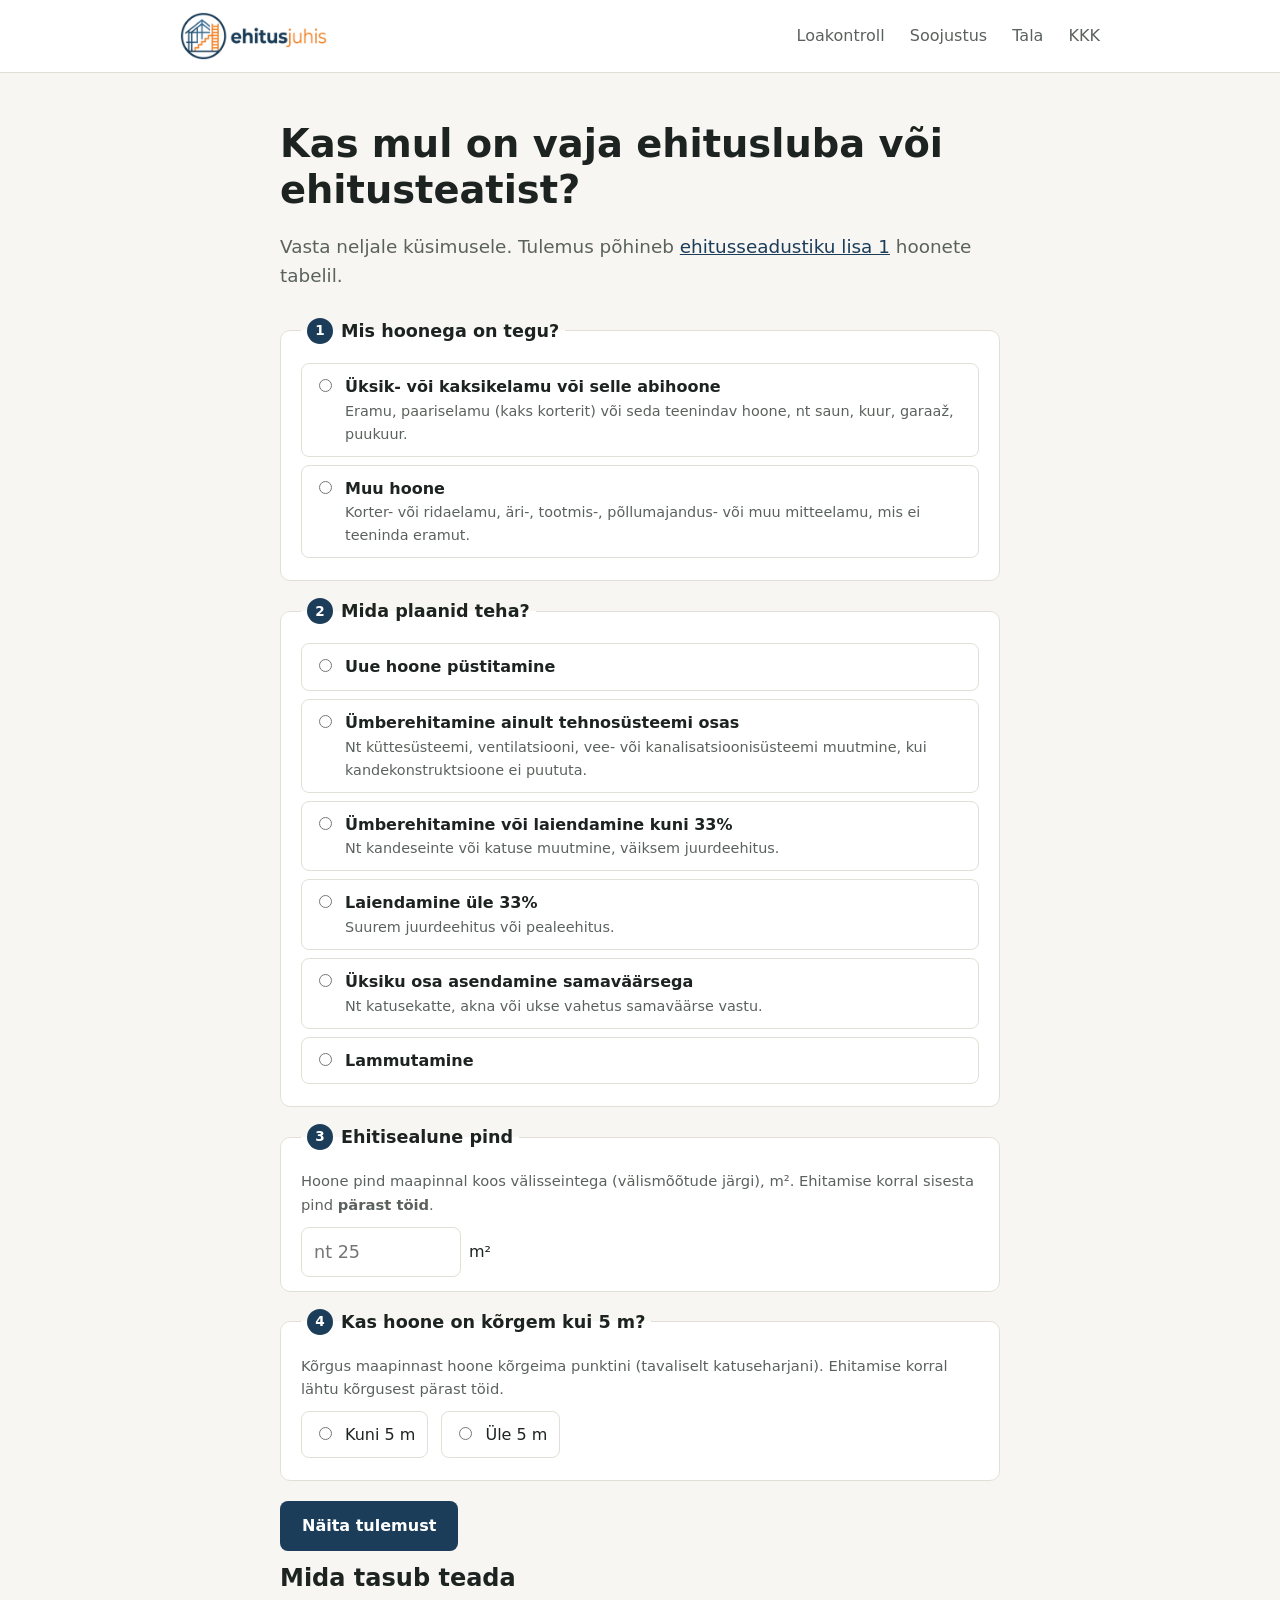
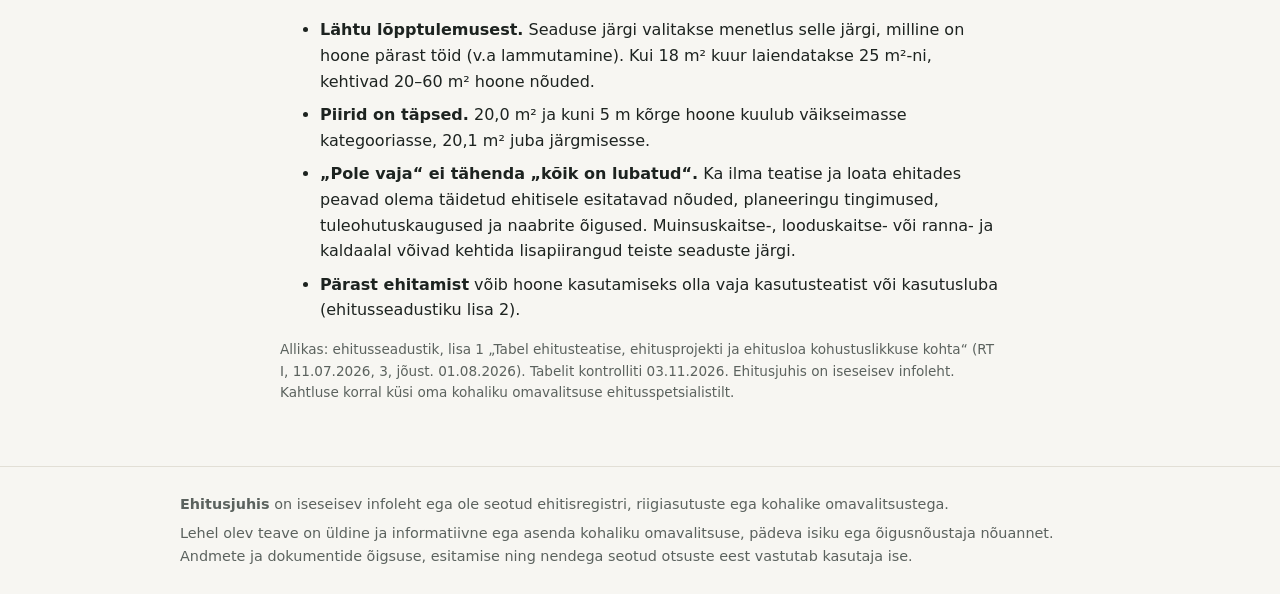
==== commit 327978d6: "Merge branch 'tala-kalkulaator'" ====
--- a/kontroll.html
+++ b/kontroll.html
@@ -16,6 +16,7 @@
       <nav>
         <a href="kontroll.html">Loakontroll</a>
         <a href="soojustus.html">Soojustus</a>
+        <a href="tala.html">Tala</a>
         <a href="index.html#kkk">KKK</a>
       </nav>
     </div>
--- a/style.css
+++ b/style.css
@@ -188,3 +188,60 @@
   .layer-top select { order: 3; flex-basis: 100%; }
   .layer-btns { margin-left: auto; }
 }
+
+/* Tala kalkulaator */
+[hidden] { display: none !important; }
+body:not(.mode-b) .only-b { display: none !important; }
+.sub { margin: 18px 0 6px; font-size: 1rem; }
+.items { display: flex; flex-direction: column; gap: 8px; margin-bottom: 10px; }
+.item { display: flex; gap: 10px; align-items: flex-end; flex-wrap: wrap; border: 1px solid var(--line); border-radius: 8px; padding: 10px 12px; background: #fff; }
+.item > select { font: inherit; padding: 7px 8px; border: 1px solid var(--line); border-radius: 6px; background: #fff; flex: 1 1 220px; }
+.item > .fld { flex: 0 1 150px; }
+.item-name { font-weight: 600; flex: 1 1 auto; align-self: center; }
+.item.load { flex-direction: column; flex-wrap: nowrap; align-items: stretch; border-left: 6px solid #c0392b; }
+.item-head { display: flex; justify-content: space-between; align-items: center; }
+.item-fields { display: grid; grid-template-columns: repeat(auto-fill, minmax(130px, 1fr)); gap: 8px; }
+.del { font: inherit; width: 32px; height: 32px; border: 1px solid var(--line); background: var(--bg); border-radius: 6px; cursor: pointer; color: var(--ink); margin-left: auto; }
+.del:hover { border-color: #c0584b; color: #9d3a2f; }
+.chip.on { background: var(--accent); color: #fff; border-color: var(--accent); }
+.input-row .fld input { width: 160px; }
+.grid3 { display: grid; grid-template-columns: repeat(3, 1fr); gap: 10px; margin: 10px 0; }
+.grid3 .fld span { min-height: 1.2em; }
+.preview { margin-top: 8px; }
+#leia { margin-top: 14px; margin-right: 10px; }
+
+.chart.scheme .beam { stroke: var(--ink); stroke-width: 4; stroke-linecap: round; }
+.chart .sup { fill: #fff; stroke: var(--ink); stroke-width: 1.6; }
+.chart .sup-fill { fill: #cfd2cf; stroke: var(--ink); stroke-width: 1.4; }
+.chart .hatch { stroke: var(--ink); stroke-width: 1; }
+.chart .hinge { fill: #fff; stroke: var(--ink); stroke-width: 2; }
+.chart .q-perm { fill: rgba(192, 57, 43, .10); stroke: #c0392b; stroke-width: 1.2; }
+.chart .q-var { fill: rgba(36, 113, 163, .12); stroke: #2471a3; stroke-width: 1.2; }
+.chart .arr-q { stroke: #c0392b; stroke-width: 1.2; }
+.chart .arr-p { stroke: #c0392b; stroke-width: 2.4; }
+.chart .arr-m { fill: none; stroke: #c0392b; stroke-width: 2.2; }
+.chart .head-m, .chart .ahead { fill: #c0392b; }
+.chart .lbl { font-size: 12px; fill: #7b2a20; }
+.chart .lbl.strong { font-weight: 600; }
+.chart .dim { stroke: #888; stroke-width: 1; }
+.chart .react { font-size: 12px; font-weight: 600; fill: #2f6b4f; }
+.chart .ttl { font-size: 12px; font-weight: 600; fill: #1d2320; }
+.chart .val { font-size: 12px; font-weight: 600; fill: #1d2320; paint-order: stroke; stroke: #fff; stroke-width: 3px; }
+.chart.diagram { margin-top: 8px; }
+.chart .fill-v { fill: rgba(36, 113, 163, .14); } .chart .line-v { fill: none; stroke: #2471a3; stroke-width: 2; } .chart .dot-v { fill: #2471a3; }
+.chart .fill-m { fill: rgba(192, 57, 43, .14); } .chart .line-m { fill: none; stroke: #c0392b; stroke-width: 2; } .chart .dot-m { fill: #c0392b; }
+.chart .fill-w { fill: rgba(47, 107, 79, .14); } .chart .line-w { fill: none; stroke: #2f6b4f; stroke-width: 2; } .chart .dot-w { fill: #2f6b4f; }
+.chart .cursor { stroke: #1d2320; stroke-width: 1; stroke-dasharray: 3 3; pointer-events: none; }
+.chart .hover { fill: transparent; cursor: crosshair; }
+.lugem { font-size: .9rem; font-variant-numeric: tabular-nums; background: var(--bg); border-radius: 6px; padding: 6px 10px; margin: 10px 0 0; min-height: 1.6em; }
+.warn-box { border-left-color: #c0584b; }
+.checks td { white-space: normal !important; vertical-align: top; }
+.checks td:nth-child(2), .checks td:nth-child(3) { white-space: nowrap !important; }
+.util { height: 8px; width: 90px; background: var(--bg); border-radius: 4px; overflow: hidden; display: inline-block; margin-right: 6px; vertical-align: middle; }
+.util span { display: block; height: 100%; }
+.util.ok span { background: #5a9b76; } .util.info span { background: #c79a3b; } .util.warn span { background: #c0584b; }
+.u-ok { color: #2f6b4f; } .u-info { color: #8a6418; } .u-warn { color: #9d3a2f; }
+@media (max-width: 560px) {
+  .grid3 { grid-template-columns: 1fr 1fr; }
+  .item > .fld { flex: 1 1 120px; }
+}
